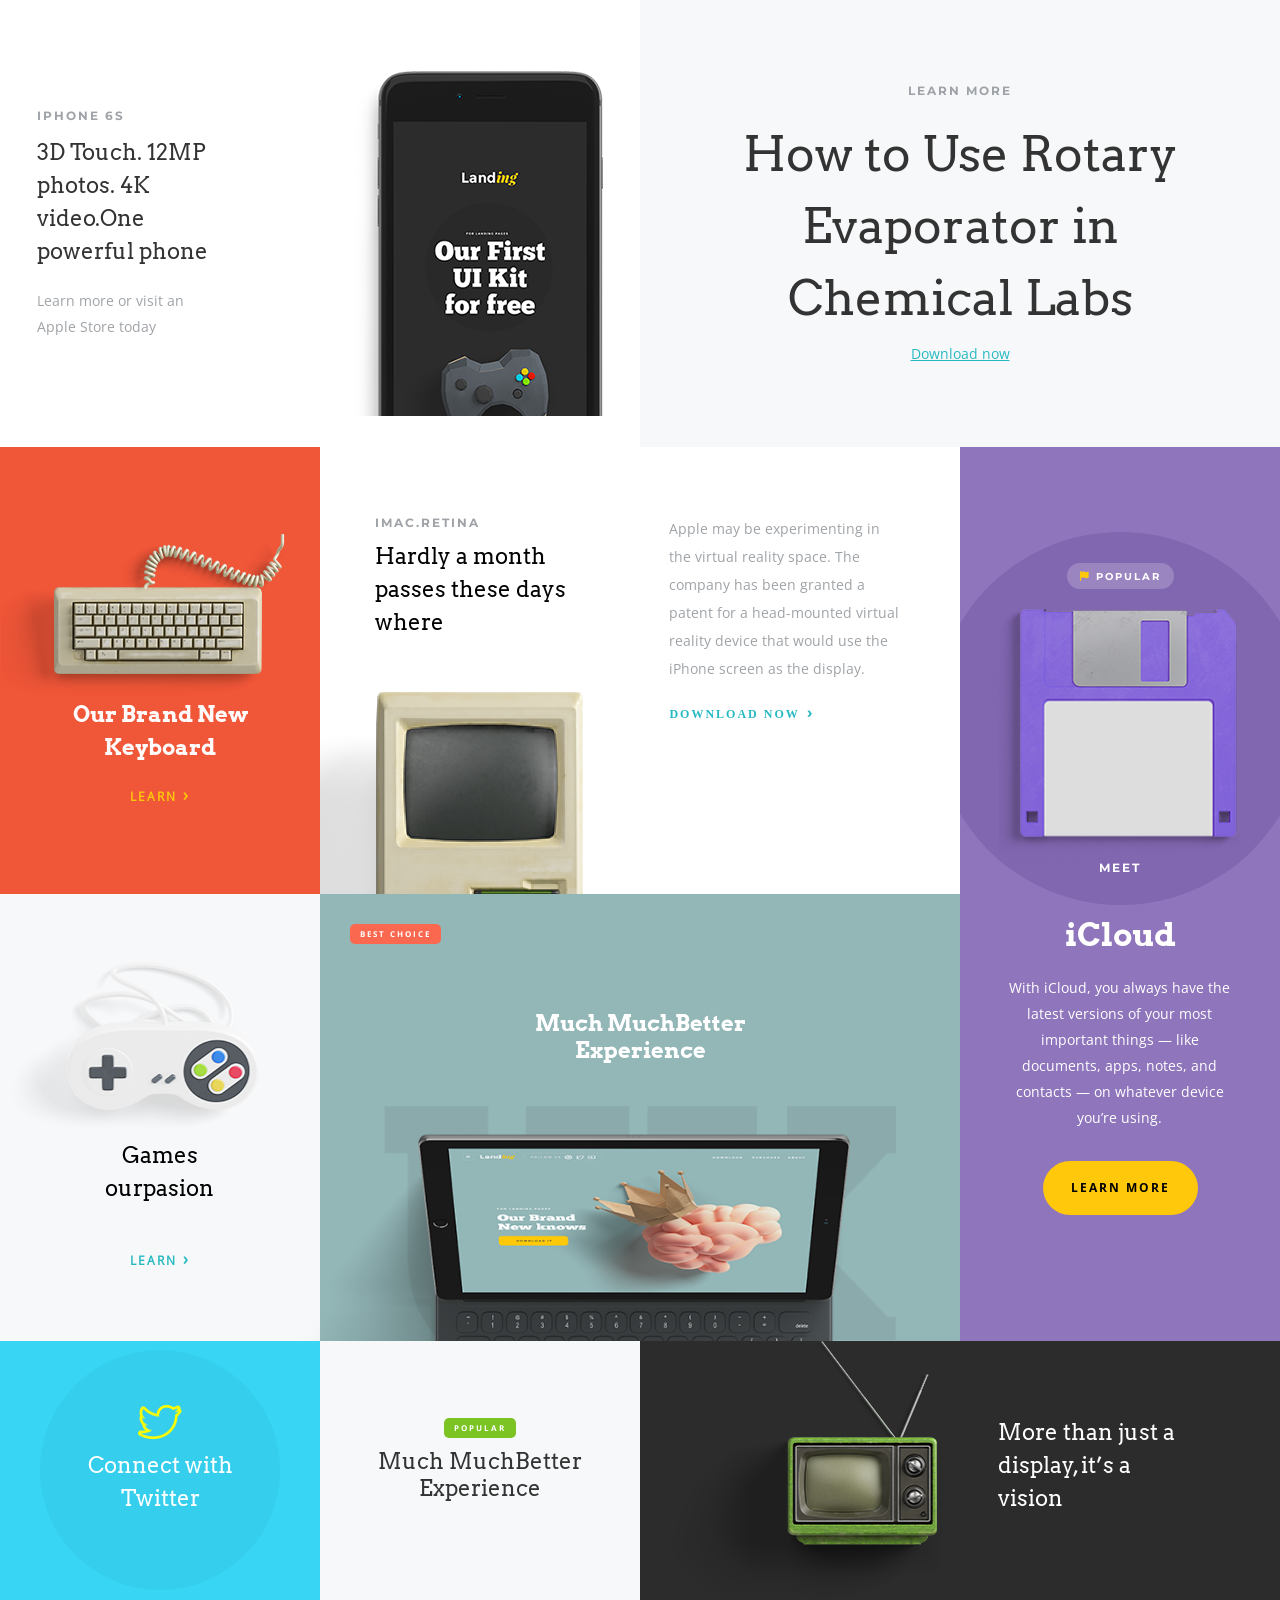
==== index.html @ 2a728283 "Initial Commit" ====
<!DOCTYPE html>
<html lang="en">
  <head>
    <!-- Site Meta Data -->
    <meta charset="UTF-8" />
    <meta name="viewport" content="width=device-width, initial-scale=1.0" />
    <!-- Site Title -->
    <title>Grid masterclass</title>
    <!-- Link Site Icon to Site Title -->
    <link rel="icon" href="./images/favicon.ico" />
    <!-- Link Site External Styles -->
    <link rel="stylesheet" href="./CSS/all.min.css" />
    <link rel="stylesheet" href="./CSS/main.css" />
    <!-- Link Media Query External Styles -->
    <link rel="stylesheet" href="./CSS/media.css" />
  </head>
  <body>
    <!-- Start of Main Section -->
    <main>
      <!-- Start of Layout Section -->
      <section class="layout">
        <!-- Start of Iphone Section -->
        <section class="iphone">
          <article class="iphone-article">
            <span>IPHONE 6S</span>
            <h1>3D Touch. 12MP photos. 4K video.One powerful phone</h1>
            <p>Learn more or visit an Apple Store today</p>
          </article>
          <figure class="iphone-image">
            <img src="./images/Iphone.png" alt="Iphone 6s" />
          </figure>
        </section>
        <!-- End of Iphone Section -->

        <!-- Start of Rotary Evaporator Section -->
        <section class="rotary-evaporator">
          <span>LEARN MORE</span>
          <h2 class="text-center">
            How to Use Rotary Evaporator in Chemical Labs
          </h2>
          <a href="index.html">Download now</a>
        </section>
        <!-- End of Rotary Evaporator Section -->

        <!-- Start of Keyboard Section -->
        <section class="keyboard">
          <figure class="keyword-image">
            <img src="./images/Keyboard.png" alt="Keyboard" />
          </figure>
          <h2 class="text-center">Our Brand New Keyboard</h2>
          <a href="index.html">LEARN<span> ›</span></a>
        </section>
        <!-- End of Keyboard Section -->

        <!-- Start of Macintosh Section -->
        <section class="macintosh">
          <header class="macintosh-header">
            <span>IMAC.RETINA</span>
            <h2>Hardly a month passes these days where</h2>
            <figure class="macintosh-image">
              <img src="./images/Macintosh.png" alt="Macintosh" />
            </figure>
          </header>
          <article class="macintosh-content">
            <p>
              Apple may be experimenting in the virtual reality space. The
              company has been granted a patent for a head-mounted virtual
              reality device that would use the iPhone screen as the display.
            </p>
            <a href="index.html">DOWNLOAD NOW<span> ›</span></a>
          </article>
        </section>
        <!-- End of Macintosh Section -->

        <!-- Start of Floppy Disk Section -->
        <section class="floppy-disk">
          <figure class="floppy-disk-image">
            <span><i class="fa-solid fa-flag"></i> POPULAR</span>
            <img src="./images/Floppy.png" alt="Floppy Disk" />
            <span>MEET</span>
          </figure>
          <article class="floppy-disk-content text-center">
            <h2>iCloud</h2>
            <p>
              With iCloud, you always have the latest versions of your most
              important things — like documents, apps, notes, and contacts — on
              whatever device you’re using.
            </p>
            <a href="index.html">LEARN MORE</a>
          </article>
        </section>
        <!-- End of Floppy Disk Section -->

        <!-- Start of Controller Section -->
        <section class="controller">
          <figure class="controller-image">
            <img src="./images/Controller.png" alt="Controller" />
            <figcaption class="text-center">Games ourpasion</figcaption>
            <a href="index.html">LEARN<span> ›</span></a>
          </figure>
        </section>
        <!-- End of Controller Section -->

        <!-- Start of Ipad Section -->
        <section class="ipad">
          <article class="ipad-content">
            <span>BEST CHOICE</span>
            <h2 class="text-center">Much MuchBetter Experience</h2>
            <figure class="ipad-image">
              <img src="./images/iPad Pro.png" alt="Ipad Pro" />
            </figure>
          </article>
        </section>
        <!-- End of Ipad Section -->

        <!-- Start of Twitter Section -->
        <section class="twitter">
          <figure class="twitter-logo text-center">
            <img src="./images/twitter.png" alt="twitter logo" />
            <figcaption>Connect with Twitter</figcaption>
          </figure>
        </section>
        <!-- End of Twitter Section -->

        <!-- Start of Popular Section -->
        <section class="popular">
          <article class="popular-content">
            <span>POPULAR </span>
            <h2 class="text-center">Much MuchBetter Experience</h2>
          </article>
        </section>
        <!-- End of Popular Section -->

        <!-- Start of Tv Section -->
        <section class="tv">
          <figure class="tv-image">
            <img src="./images/TV.png" alt="TV" />
            <figcaption>More than just a display, it’s a vision</figcaption>
          </figure>
        </section>
        <!-- End of Tv Section -->
      </section>
      <!-- End of Layout Section -->
    </main>
    <!-- End of Main Section -->
  </body>
</html>
---- CSS/main.css ----
/***************************************General Fonts***************************************/
/* Headers Fonts */
@font-face {
  font-family: "Arvo-bold";
  src: url(../webfonts/Arvo-Bold.woff) format(woff),
    url(../webfonts/Arvo-Bold.woff2) format(woff2),
    url(../webfonts/Arvo-Bold.ttf) format(ttf);
}
@font-face {
  font-family: "Arvo-regular";
  src: url(../webfonts/Arvo.woff) format(woff),
    url(../webfonts/Arvo.woff2) format(woff2),
    url(../webfonts/Arvo-Regular.ttf) format(ttf);
  font-weight: normal;
}
/* Span Font */
@font-face {
  font-family: "Mont-bold";
  src: url(../webfonts/Montserrat-Bold.woff) format(woff),
    url(../webfonts/Montserrat-Bold.woff2) format(woff2),
    url(../webfonts/Montserrat-Bold.ttf) format(ttf);
}
/* General Fonts */
@font-face {
  font-family: "OpenSans-bold";
  src: url(../webfonts/OpenSans-Bold.woff) format(woff),
    url(../webfonts/OpenSans-Bold.woff2) format(woff2),
    url(../webfonts/OpenSans-Bold.ttf) format(ttf);
}
@font-face {
  font-family: "OpenSans-Regular";
  src: url(../webfonts/OpenSans-Regular.woff) format(woff),
    url(../webfonts/OpenSans-Regular.woff2) format(woff2),
    url(../webfonts/OpenSans-Regular.ttf) format(ttf);
}
/***************************************Variables***************************************/
:root {
  --span-color: RGB(159, 163, 167);
  --span-font-size: 0.75rem;
  --paragraph-color: RGB(159, 163, 167);
  --paragraph-font-size: 0.875rem;
}
/***************************************General Styles***************************************/
*,
*::before,
*::after {
  box-sizing: border-box;
  margin: 0;
}
body {
  padding: 0;
}
h1,
h2,
h3,
h4,
h6 {
  font-family: "Arvo-regular";
  padding: 0;
}
span {
  font-family: "Mont-bold";
  font-size: var(--span-font-size);
  color: var(--span-color);
  padding: 0;
  letter-spacing: 0.125rem;
}
p {
  font-size: var(--paragraph-font-size);
  color: var(--paragraph-color);
  font-family: "OpenSans-Regular";
  padding: 0;
}
.text-center {
  text-align: center;
}
/***************************************Layout Styles***************************************/
main section.layout {
  /* background-color: tan; */
  display: grid;
  grid-template-columns: 1fr;
}
/***************************************Iphone Section Styles***************************************/
section.iphone {
  grid-row: 2 / 3;
  background-color: white;
  padding-top: 2.5rem;
  padding-inline: 4%;
  display: flex;
  flex-flow: wrap column;
  align-items: center;
  justify-content: center;
}
section.iphone article.iphone-article {
  /* background-color: brown; */
  width: 90%;
  min-width: 110.958px;
}
section.iphone article.iphone-article span {
  font-weight: 700;
  line-height: 1.25rem;
}
section.iphone article.iphone-article h1 {
  margin-block: 0.625rem 1.25rem;
  color: RGB(51, 51, 51);
  font-size: 1.375rem;
  font-weight: 400;
  line-height: 1.5;
}
section.iphone article.iphone-article p {
  align-self: flex-start;
  line-height: 1.625rem;
}
section.iphone figure.iphone-image {
  /* background-color: blue; */
  width: 90%;
  min-width: 110.958px;
}
section.iphone figure.iphone-image img {
  width: 100%;
  max-width: 249px;
  display: block;
  margin-top: 2.5rem;
  margin-inline: auto;
  transform: translateX(-10%);
}
/***************************************Rotary Evaporator Section Styles***************************************/
section.rotary-evaporator {
  grid-row: 1 / 2;
  padding-block: 3.125rem;
  background-color: rgb(247, 248, 249);
  display: flex;
  flex-flow: column wrap;
  align-items: center;
  justify-content: center;
}
section.rotary-evaporator h2 {
  margin-block: 1.25rem 0.625rem;
  color: RGB(51, 51, 51);
  font-size: 10vw;
  font-weight: 400;
  line-height: 1.5;
  max-width: 550px;
}
section.rotary-evaporator a {
  color: RGB(39, 185, 194);
  font-family: "OpenSans-Regular";
  font-size: 14px;
}
/***************************************Keyboard Section Styles***************************************/
section.keyboard {
  padding-block: 2.5rem;
  background-color: rgb(240, 86, 56);
  display: flex;
  flex-flow: wrap column;
  justify-content: center;
  align-items: center;
}
section.keyboard section.keyword-image {
  width: 100%;
}
section.keyboard figure.keyword-image img {
  width: 100%;
  max-width: 319px;
  display: block;
}
section.keyboard h2 {
  max-width: 290px;
  color: RGB(255, 251, 251);
  font-family: "Arvo-Bold";
  font-size: 1.375rem;
  line-height: 1.5;
}
section.keyboard a {
  color: RGB(255, 200, 10);
  text-decoration: none;
  font-family: "OpenSans-Regular";
  font-size: 0.75rem;
  font-weight: 700;
  letter-spacing: 0.125rem;
  margin-top: 1.25rem;
}
section.keyboard a span {
  color: RGB(255, 200, 10);
  font-family: "OpenSans-Regular";
  text-decoration: none;
  font-size: 1rem;
  font-weight: 700;
}
/***************************************Macintosh Section Styles***************************************/
section.macintosh {
  /* background-color: blueviolet; */
  grid-row: 5 / 6;
  padding: 4.25rem 3.125rem;
  padding-inline: 4%;
  display: flex;
  flex-flow: wrap column;
  align-items: center;
  justify-content: center;
  overflow: hidden;
}
section.macintosh header.macintosh-header {
  display: flex;
  flex-flow: nowrap column;
  align-items: center;
  justify-content: center;
}
section.macintosh header.macintosh-header span {
  font-weight: 700;
  align-self: flex-start;
}
section.macintosh header.macintosh-header h2 {
  font-size: 1.375rem;
  font-weight: 400;
  margin-top: 0.625rem;
  line-height: 1.5;
}
section.macintosh header.macintosh-header figure.macintosh-image {
  width: 100%;
  margin-block: 2.5rem 2.125rem;
}
section.macintosh header.macintosh-header figure.macintosh-image img {
  width: 200%;
  display: block;
  transform: translateX(-57%);
}
section.macintosh article.macintosh-content p {
  line-height: 2;
}
section.macintosh article.macintosh-content a {
  color: RGB(39, 185, 194);
  font-weight: 700;
  letter-spacing: 0.125rem;
  text-decoration: none;
  font-size: 0.75rem;
  margin-top: 1.25rem;
  display: block;
}
section.macintosh article.macintosh-content a span {
  color: RGB(39, 185, 194);
  font-weight: 700;
  text-decoration: none;
  font-size: 1rem;
}
/***************************************Floppy Disk Section Styles***************************************/
section.floppy-disk {
  grid-row: 8 / 9;
  background-color: rgb(143, 118, 188);
  padding-block: 1.875rem 4.375rem;
  padding-inline: 1.3125rem;
  display: flex;
  flex-flow: nowrap column;
  align-items: center;
  justify-content: center;
  overflow: hidden;
}
section.floppy-disk figure.floppy-disk-image {
  background-color: rgb(129, 102, 176);
  width: 373px;
  height: 373px;
  display: flex;
  flex-flow: wrap column;
  align-items: center;
  justify-content: center;
  border-radius: 50%;
}
section.floppy-disk figure.floppy-disk-image span:first-child {
  display: block;
  color: white;
  font-size: 0.625rem;
  background-color: rgba(255, 255, 255, 0.2);
  border-radius: 1rem;
  padding-block: 0.125rem 0.0625rem;
  padding-inline: 0.8125rem;
  line-height: 2.3;
}
section.floppy-disk figure.floppy-disk-image span:first-child i {
  color: rgb(255, 200, 10);
}
section.floppy-disk figure.floppy-disk-image span:last-child {
  color: white;
}
section.floppy-disk figure.floppy-disk-image img {
  width: 65%;
  display: block;
  margin-top: 1.25rem;
}
section.floppy-disk article.floppy-disk-content {
  display: flex;
  flex-flow: wrap column;
  align-items: center;
  justify-content: center;
}
section.floppy-disk article.floppy-disk-content h2 {
  color: white;
  font-size: 2rem;
  font-family: "Arvo-Bold";
  margin-block: 0.625rem 1.25rem;
}
section.floppy-disk article.floppy-disk-content p {
  width: 80%;
  color: white;
  font-size: 0.875rem;
  line-height: 1.86;
}
section.floppy-disk article.floppy-disk-content a {
  color: black;
  font-size: 0.75rem;
  text-decoration: none;
  font-family: "OpenSans-Bold";
  line-height: 2.17;
  background-color: rgb(255, 200, 10);
  margin-top: 1.875rem;
  padding: 0.875rem 1.75rem;
  letter-spacing: 0.125rem;
  border-radius: 1.75rem;
}
/***************************************Controller Section Styles***************************************/
section.controller {
  grid-row: 4 / 5;
  background-color: rgb(247, 248, 249);
  display: flex;
  flex-flow: wrap column;
  align-items: center;
  justify-content: center;
  padding-block: 1.875rem;
}
section.controller figure.controller-image {
  width: 100%;
  display: flex;
  flex-flow: wrap column;
  align-items: center;
  justify-content: center;
}
section.controller figure.controller-image img {
  width: 100%;
  display: block;
  max-width: 248px;
  transform: translateX(-10%);
}
section.controller figure.controller-image figcaption {
  margin-block: 0.625rem 1.25rem;
  font-size: 1.375rem;
  font-family: "Arvo-Regular";
  line-height: 1.5;
  width: 54%;
}
section.controller a {
  color: RGB(39, 185, 194);
  text-decoration: none;
  font-family: "OpenSans-Regular";
  font-size: 0.75rem;
  font-weight: 700;
  letter-spacing: 0.125rem;
  margin-top: 1.25rem;
  line-height: 1.75;
}
section.controller a span {
  color: RGB(39, 185, 194);
  font-family: "OpenSans-Regular";
  text-decoration: none;
  font-size: 1rem;
  font-weight: 700;
}
/***************************************Ipad Section Styles***************************************/
section.ipad {
  grid-row: 7 / 8;
  background-color: rgb(147, 182, 183);
  display: flex;
  flex-flow: wrap column;
  align-items: center;
  justify-content: center;
  padding-top: 1.875rem;
  background-image: url(../images/UX.png);
  background-repeat: no-repeat;
  background-position: center bottom;
  background-size: 80%;
}
section.ipad article.ipad-content {
  height: 100%;
  display: flex;
  flex-flow: wrap column;
  align-items: center;
  justify-content: center;
  position: relative;
}
section.ipad article.ipad-content span {
  display: block;
  padding-inline: 0.625rem;
  background-color: RGB(250, 104, 79);
  color: white;
  font-size: 0.5rem;
  font-family: "OpenSans-Bold";
  line-height: 2.5;
  border-radius: 0.3125rem;
  align-self: flex-start;
  position: relative;
  left: 1.875rem;
}
section.ipad article.ipad-content h2 {
  max-width: 280px;
  color: white;
  font-size: 1.375rem;
  font-family: "Arvo-Bold";
  padding-block: 1.9375rem;
  margin-inline: auto;
}
section.ipad article.ipad-content figure.ipad-image img {
  width: 90%;
  display: block;
  transform: translateX(-8%);
}
/***************************************Twitter Section Styles***************************************/
section.twitter {
  grid-row: 6 / 7;
  background-color: rgb(56, 213, 244);
  display: flex;
  flex-flow: wrap column;
  justify-content: center;
  align-items: center;
}
section.twitter figure.twitter-logo {
  background-color: rgb(53, 207, 237);
  display: flex;
  flex-flow: column wrap;
  justify-content: center;
  align-items: center;
  border-radius: 50%;
  padding-inline: 2.125rem;
  height: 240px;
}
section.twitter figure.twitter-logo img {
  width: 43.5px;
  height: 34px;
  display: block;
}
section.twitter figure.twitter-logo figcaption {
  color: white;
  max-width: 172px;
  font-family: "Arvo-Regular";
  font-size: 22px;
  margin-block: 0.625rem 1.25rem;
  line-height: 1.5;
}
/***************************************Popular Section Styles***************************************/
section.popular {
  background-color: rgb(247, 248, 249);
  display: flex;
  flex-flow: wrap column;
  align-items: center;
  justify-content: center;
  padding-block: 1.875rem;
}
section.popular article.popular-content {
  width: 100%;
  display: flex;
  flex-flow: wrap column;
  align-items: center;
  justify-content: center;
}
section.popular article.popular-content span {
  display: block;
  padding-inline: 0.625rem;
  background-color: rgb(123, 196, 36);
  color: white;
  font-size: 0.5rem;
  font-family: "OpenSans-Bold";
  line-height: 2.5;
  border-radius: 0.3125rem;
}
section.popular article.popular-content h2 {
  width: 70%;
  color: RGB(51, 51, 51);
  font-size: 1.375rem;
  font-family: "Arvo-Regular";
  font-weight: 400;
  margin-block: 0.625rem 1.25rem;
}
/***************************************Tv Section Styles***************************************/
section.tv {
  background-color: rgb(44, 44, 44);
  padding-bottom: 1.875rem;
  padding-inline: 5%;
}
section.tv figure.tv-image {
  display: flex;
  flex-flow: wrap column;
  justify-content: center;
  align-items: center;
}
section.tv figure.tv-image img {
  width: 100%;
  max-width: 271px;
  display: block;
  transform: translateX(-20%);
}
section.tv figure.tv-image figcaption {
  width: 34%;
  margin-block: 0.625rem 1.25rem;
  font-family: "Arvo-Regular";
  font-size: 1.375rem;
  color: white;
  transform: translateY(-45%);
  text-align: center;
  line-height: 1.5;
}
---- CSS/media.css ----
/********************************************/
/*      Mobile-First Responsive Design      */
/*         Using custom Breakpoints         */
/********************************************/

/* Extra Small Screens */
@media screen and (max-width: 480px) {
  .xs-100 {
    width: 100% !important;
  }
  .xs-50 {
    width: 50% !important;
  }
  .xs-33 {
    width: 33.3333% !important;
  }
  .xs-25 {
    width: 25% !important;
  }
  .xs-20 {
    width: 20% !important;
  }
  .xs-16 {
    width: 16.67% !important;
  }
}

/* Small Screens */
@media screen and (min-width: 480px) {
  .sm-100 {
    width: 100% !important;
  }
  .sm-50 {
    width: 50% !important;
  }
  .sm-33 {
    width: 33.3333% !important;
  }
  .sm-25 {
    width: 25% !important;
  }
  .sm-20 {
    width: 20% !important;
  }
  .sm-16 {
    width: 16.67% !important;
  }
  /* Layout */
  main section.layout {
    /* background-color: tan; */
    display: grid;
    grid-template-columns: repeat(2, 1fr);
  }
  /* Iphone Section */
  section.iphone {
    grid-column: 1 / 3;
    padding-top: 0;
    flex-flow: row nowrap;
    justify-content: space-around;
  }
  section.iphone article.iphone-article {
    width: 32%;
  }
  section.iphone figure.iphone-image {
    width: 60%;
    display: flex;
    justify-content: flex-end;
  }
  section.iphone figure.iphone-image img {
    margin-inline: 0;
    transform: translateX(0);
  }
  /* Rotary Evaporator Section */
  section.rotary-evaporator {
    grid-column: 1 / 3;
  }
  section.rotary-evaporator h2 {
    font-size: 2.1875rem;
  }
  /* Keyboard Section */
  section.keyboard {
    padding-block: 0;
  }
  /* Controller Section */
  section.controller {
    grid-column: 2 / 3;
    grid-row: 3 / 4;
  }
  /* Macintosh Section */
  section.macintosh {
    grid-column: 1 /3;
    grid-row: 4 / 5;
    flex-flow: row nowrap;
    justify-content: space-around;
    padding-bottom: 0;
  }
  section.macintosh header.macintosh-header {
    width: 40%;
  }
  section.macintosh header.macintosh-header figure.macintosh-image {
    width: 100%;
    margin-block: 1.25rem 0;
  }
  section.macintosh header.macintosh-header figure.macintosh-image img {
    width: 170%;
    transform: translateX(-65%);
  }
  section.macintosh article.macintosh-content {
    width: 40%;
    align-self: self-start;
  }
  /* Twitter Section */
  section.twitter {
    grid-column: 1 / 2;
    grid-row: 5 / 6;
  }
  /* Floppy Disk */
  section.floppy-disk {
    grid-column: 2 / 3;
    grid-row: 5 / 7;
  }
  /* Ipad Section */
  section.ipad {
    grid-column: 1 / 2;
    grid-row: 6 / 7;
  }
  section.ipad article.ipad-content h2 {
    margin-block: auto;
  }
  /* Popular Section */
  section.popular {
    grid-column: 1 / 3;
    grid-row: 7 / 8;
  }
  /* Tv Section */
  section.tv {
    grid-column: 1 / 3;
    grid-row: 8 / 9;
    padding-bottom: 0;
  }
  section.tv figure.tv-image {
    flex-flow: nowrap row;
  }
  section.tv figure.tv-image img {
    transform: translateX(-42%);
  }
  section.tv figure.tv-image figcaption {
    text-align: left;
    transform: translateY(0);
  }
}
/* Medium Screens */
@media screen and (min-width: 768px) {
  .md-100 {
    width: 100% !important;
  }
  .md-50 {
    width: 50% !important;
  }
  .md-33 {
    width: 33.3333% !important;
  }
  .md-25 {
    width: 25% !important;
  }
  .md-20 {
    width: 20% !important;
  }
  .md-16 {
    width: 16.67% !important;
  }
}
/* Large Screens */
@media screen and (min-width: 992px) {
  .lg-100 {
    width: 100% !important;
  }
  .lg-50 {
    width: 50% !important;
  }
  .lg-33 {
    width: 33.3333% !important;
  }
  .lg-25 {
    width: 25% !important;
  }
  .lg-20 {
    width: 20% !important;
  }
  .lg-16 {
    width: 16.67% !important;
  }
  /* Layout */
  main section.layout {
    /* background-color: tan; */
    display: grid;
    grid-template-columns: repeat(4, 1fr);
    grid-template-rows: repeat(3, 1fr) 0.5fr;
  }
  /* Iphone Section */
  section.iphone {
    grid-column: 1 / 3;
    grid-row: 1 / 2;
    padding-top: 0;
    flex-flow: row nowrap;
    justify-content: space-around;
  }
  section.iphone article.iphone-article {
    width: 32%;
  }
  section.iphone figure.iphone-image {
    width: 60%;
    display: flex;
    justify-content: flex-end;
  }
  section.iphone figure.iphone-image img {
    margin-inline: 0;
  }
  /* Rotary Evaporator Section */
  section.rotary-evaporator {
    grid-column: 3 / 5;
    grid-row: 1 / 2;
  }
  section.rotary-evaporator h2 {
    font-size: 3rem;
  }
  /* Keyboard Section */
  section.keyboard {
    padding-block: 0;
  }
  /* Controller Section */
  section.controller {
    grid-column: 1 / 2;
    grid-row: 3 / 4;
  }
  /* Macintosh Section */
  section.macintosh {
    grid-column: 2 /4;
    grid-row: 2 / 3;
  }
  section.macintosh header.macintosh-header figure.macintosh-image {
    width: 100%;
    margin-block: 1.25rem 0;
  }
  section.macintosh header.macintosh-header h2 {
    margin-bottom: 1.5rem;
  }
  section.macintosh header.macintosh-header figure.macintosh-image img {
    width: 245%;
    transform: translate(-64%, 9px);
  }
  /* Twitter Section */
  section.twitter {
    grid-column: 1 / 2;
    grid-row: 4 / 5;
  }
  /* Floppy Disk */
  section.floppy-disk {
    grid-column: 4 / 5;
    grid-row: 2 / 4;
  }
  /* Ipad Section */
  section.ipad {
    grid-column: 2 / 4;
    grid-row: 3 / 4;
  }
  section.ipad article.ipad-content h2 {
    margin-block: auto;
  }
  /* Popular Section */
  section.popular {
    grid-column: 2 / 3;
    grid-row: 4 / 5;
    padding: 0;
  }
  /* Tv Section */
  section.tv {
    grid-column: 3 / 5;
    grid-row: 4 / 5;
  }
  section.tv figure.tv-image {
    flex-flow: nowrap row;
  }
  section.tv figure.tv-image img {
    transform: translateX(-20%);
  }
  section.tv figure.tv-image figcaption {
    text-align: left;
  }
}
/* Extra Large Screens */
@media screen and (min-width: 1200px) {
  .xl-100 {
    width: 100% !important;
  }
  .xl-50 {
    width: 50% !important;
  }
  .xl-33 {
    width: 33.3333% !important;
  }
  .xl-25 {
    width: 25% !important;
  }
  .xl-20 {
    width: 20% !important;
  }
  .xl-16 {
    width: 16.67% !important;
  }
}
/* Double extra Large Screens */
@media screen and (min-width: 1400px) {
  .xxl-100 {
    width: 100% !important;
  }
  .xxl-50 {
    width: 50% !important;
  }
  .xxl-33 {
    width: 33.3333% !important;
  }
  .xxl-25 {
    width: 25% !important;
  }
  .xxl-20 {
    width: 20% !important;
  }
  .xxl-16 {
    width: 16.67% !important;
  }
}
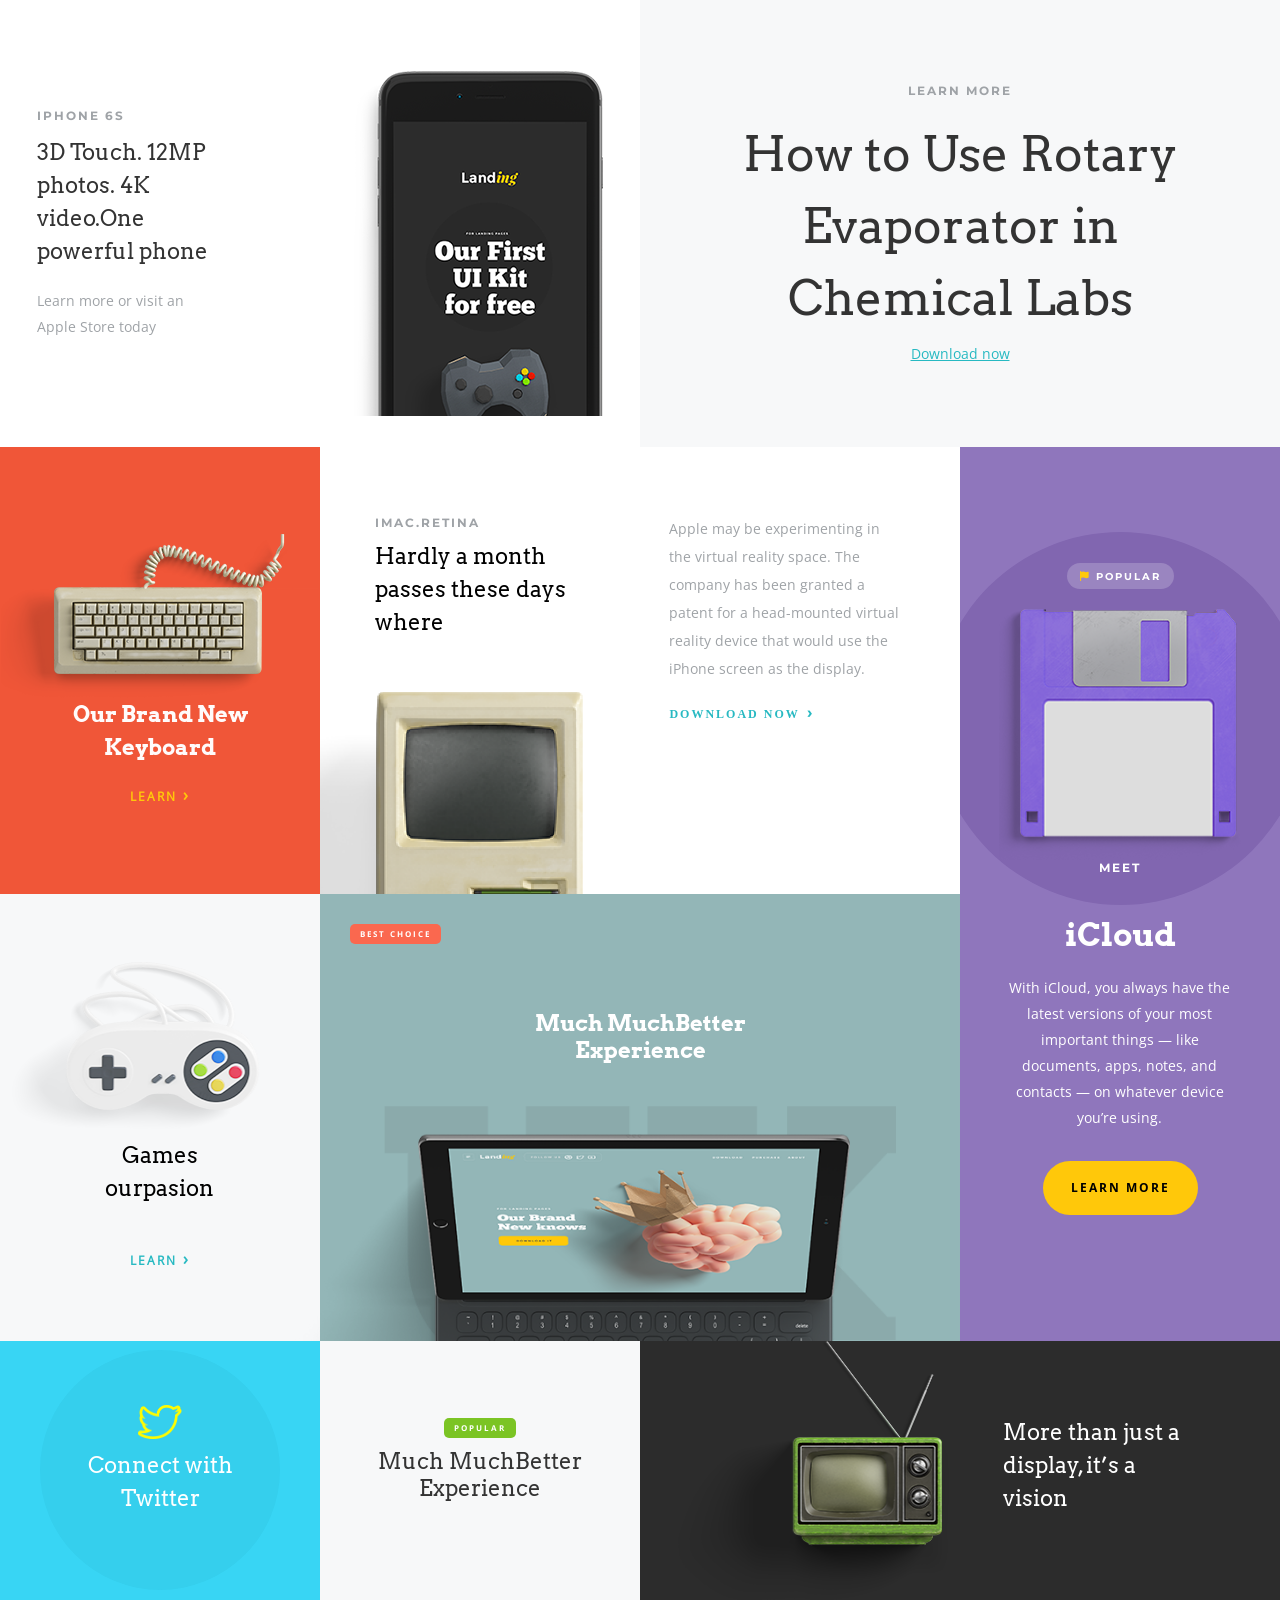
==== commit 307caf13: "Add minified files for main.css and media.css stylesheet files and link them as external styles in h" ====
--- a/index.html
+++ b/index.html
@@ -10,9 +10,9 @@
     <link rel="icon" href="./images/favicon.ico" />
     <!-- Link Site External Styles -->
     <link rel="stylesheet" href="./CSS/all.min.css" />
-    <link rel="stylesheet" href="./CSS/main.css" />
+    <link rel="stylesheet" href="./CSS/main.min.css" />
     <!-- Link Media Query External Styles -->
-    <link rel="stylesheet" href="./CSS/media.css" />
+    <link rel="stylesheet" href="./CSS/media.min.css" />
   </head>
   <body>
     <!-- Start of Main Section -->
--- a/CSS/main.min.css
+++ b/CSS/main.min.css
@@ -0,0 +1 @@
+body,p,span{padding:0}section.iphone,section.keyboard{flex-flow:wrap column;display:flex}section.keyboard a,section.keyboard a span{text-decoration:none;font-weight:700;color:#ffc80a}@font-face{font-family:Arvo-bold;src:url(../webfonts/Arvo-Bold.woff) format(woff),url(../webfonts/Arvo-Bold.woff2) format(woff2),url(../webfonts/Arvo-Bold.ttf) format(ttf)}@font-face{font-family:Arvo-regular;src:url(../webfonts/Arvo.woff) format(woff),url(../webfonts/Arvo.woff2) format(woff2),url(../webfonts/Arvo-Regular.ttf) format(ttf);font-weight:400}@font-face{font-family:Mont-bold;src:url(../webfonts/Montserrat-Bold.woff) format(woff),url(../webfonts/Montserrat-Bold.woff2) format(woff2),url(../webfonts/Montserrat-Bold.ttf) format(ttf)}@font-face{font-family:OpenSans-bold;src:url(../webfonts/OpenSans-Bold.woff) format(woff),url(../webfonts/OpenSans-Bold.woff2) format(woff2),url(../webfonts/OpenSans-Bold.ttf) format(ttf)}@font-face{font-family:OpenSans-Regular;src:url(../webfonts/OpenSans-Regular.woff) format(woff),url(../webfonts/OpenSans-Regular.woff2) format(woff2),url(../webfonts/OpenSans-Regular.ttf) format(ttf)}:root{--span-color:RGB(159, 163, 167);--span-font-size:0.75rem;--paragraph-color:RGB(159, 163, 167);--paragraph-font-size:0.875rem}*,::after,::before{box-sizing:border-box;margin:0}h1,h2,h3,h4,h6{font-family:Arvo-regular;padding:0}span{font-family:Mont-bold;font-size:var(--span-font-size);color:var(--span-color);letter-spacing:.125rem}p{font-size:var(--paragraph-font-size);color:var(--paragraph-color);font-family:OpenSans-Regular}.text-center{text-align:center}main section.layout{display:grid;grid-template-columns:1fr}section.iphone{grid-row:2/3;background-color:#fff;padding-top:2.5rem;padding-inline:4%;align-items:center;justify-content:center}section.iphone article.iphone-article,section.iphone figure.iphone-image{width:90%;min-width:110.958px}section.iphone article.iphone-article span{font-weight:700;line-height:1.25rem}section.iphone article.iphone-article h1{margin-block:0.625rem 1.25rem;color:#333;font-size:1.375rem;font-weight:400;line-height:1.5}section.iphone article.iphone-article p{align-self:flex-start;line-height:1.625rem}section.iphone figure.iphone-image img{width:100%;max-width:249px;display:block;margin-top:2.5rem;margin-inline:auto;transform:translateX(-10%)}section.rotary-evaporator{grid-row:1/2;padding-block:3.125rem;background-color:#f7f8f9;display:flex;flex-flow:column wrap;align-items:center;justify-content:center}section.rotary-evaporator h2{margin-block:1.25rem 0.625rem;color:#333;font-size:10vw;font-weight:400;line-height:1.5;max-width:550px}section.rotary-evaporator a{color:#27b9c2;font-family:OpenSans-Regular;font-size:14px}section.keyboard{padding-block:2.5rem;background-color:#f05638;justify-content:center;align-items:center}section.keyboard section.keyword-image{width:100%}section.keyboard figure.keyword-image img{width:100%;max-width:319px;display:block}section.keyboard h2{max-width:290px;color:#fffbfb;font-family:Arvo-Bold;font-size:1.375rem;line-height:1.5}section.keyboard a{font-family:OpenSans-Regular;font-size:.75rem;letter-spacing:.125rem;margin-top:1.25rem}section.keyboard a span{font-family:OpenSans-Regular;font-size:1rem}section.macintosh{grid-row:5/6;padding:4.25rem 3.125rem;padding-inline:4%;display:flex;flex-flow:wrap column;align-items:center;justify-content:center;overflow:hidden}section.macintosh header.macintosh-header{display:flex;flex-flow:nowrap column;align-items:center;justify-content:center}section.macintosh header.macintosh-header span{font-weight:700;align-self:flex-start}section.macintosh header.macintosh-header h2{font-size:1.375rem;font-weight:400;margin-top:.625rem;line-height:1.5}section.controller a,section.controller a span,section.macintosh article.macintosh-content a,section.macintosh article.macintosh-content a span{color:#27b9c2;text-decoration:none;font-weight:700}section.macintosh header.macintosh-header figure.macintosh-image{width:100%;margin-block:2.5rem 2.125rem}section.macintosh header.macintosh-header figure.macintosh-image img{width:200%;display:block;transform:translateX(-57%)}section.macintosh article.macintosh-content p{line-height:2}section.macintosh article.macintosh-content a{letter-spacing:.125rem;font-size:.75rem;margin-top:1.25rem;display:block}section.macintosh article.macintosh-content a span{font-size:1rem}section.floppy-disk{grid-row:8/9;background-color:#8f76bc;padding-block:1.875rem 4.375rem;padding-inline:1.3125rem;display:flex;flex-flow:nowrap column;align-items:center;justify-content:center;overflow:hidden}section.floppy-disk figure.floppy-disk-image{background-color:#8166b0;width:373px;height:373px;display:flex;flex-flow:wrap column;align-items:center;justify-content:center;border-radius:50%}section.floppy-disk figure.floppy-disk-image span:first-child{display:block;color:#fff;font-size:.625rem;background-color:rgba(255,255,255,.2);border-radius:1rem;padding-block:0.125rem 0.0625rem;padding-inline:0.8125rem;line-height:2.3}section.floppy-disk figure.floppy-disk-image span:first-child i{color:#ffc80a}section.floppy-disk figure.floppy-disk-image span:last-child{color:#fff}section.floppy-disk figure.floppy-disk-image img{width:65%;display:block;margin-top:1.25rem}section.floppy-disk article.floppy-disk-content{display:flex;flex-flow:wrap column;align-items:center;justify-content:center}section.floppy-disk article.floppy-disk-content h2{color:#fff;font-size:2rem;font-family:Arvo-Bold;margin-block:0.625rem 1.25rem}section.floppy-disk article.floppy-disk-content p{width:80%;color:#fff;font-size:.875rem;line-height:1.86}section.floppy-disk article.floppy-disk-content a{color:#000;font-size:.75rem;text-decoration:none;font-family:OpenSans-Bold;line-height:2.17;background-color:#ffc80a;margin-top:1.875rem;padding:.875rem 1.75rem;letter-spacing:.125rem;border-radius:1.75rem}section.controller{grid-row:4/5;background-color:#f7f8f9;display:flex;flex-flow:wrap column;align-items:center;justify-content:center;padding-block:1.875rem}section.controller figure.controller-image,section.popular article.popular-content{width:100%;display:flex;flex-flow:wrap column;align-items:center;justify-content:center}section.controller figure.controller-image img{width:100%;display:block;max-width:248px;transform:translateX(-10%)}section.controller figure.controller-image figcaption{margin-block:0.625rem 1.25rem;font-size:1.375rem;font-family:Arvo-Regular;line-height:1.5;width:54%}section.controller a{font-family:OpenSans-Regular;font-size:.75rem;letter-spacing:.125rem;margin-top:1.25rem;line-height:1.75}section.controller a span{font-family:OpenSans-Regular;font-size:1rem}section.ipad{grid-row:7/8;background-color:#93b6b7;display:flex;flex-flow:wrap column;align-items:center;justify-content:center;padding-top:1.875rem;background-image:url(../images/UX.png);background-repeat:no-repeat;background-position:center bottom;background-size:80%}section.ipad article.ipad-content{height:100%;display:flex;flex-flow:wrap column;align-items:center;justify-content:center;position:relative}section.popular,section.twitter{flex-flow:wrap column;display:flex}section.ipad article.ipad-content span{display:block;padding-inline:0.625rem;background-color:#fa684f;color:#fff;font-size:.5rem;font-family:OpenSans-Bold;line-height:2.5;border-radius:.3125rem;align-self:flex-start;position:relative;left:1.875rem}section.ipad article.ipad-content h2{max-width:280px;color:#fff;font-size:1.375rem;font-family:Arvo-Bold;padding-block:1.9375rem;margin-inline:auto}section.ipad article.ipad-content figure.ipad-image img{width:90%;display:block;transform:translateX(-8%)}section.twitter{grid-row:6/7;background-color:#38d5f4;justify-content:center;align-items:center}section.twitter figure.twitter-logo{background-color:#35cfed;display:flex;flex-flow:column wrap;justify-content:center;align-items:center;border-radius:50%;padding-inline:2.125rem;height:240px}section.twitter figure.twitter-logo img{width:43.5px;height:34px;display:block}section.twitter figure.twitter-logo figcaption{color:#fff;max-width:172px;font-family:Arvo-Regular;font-size:22px;margin-block:0.625rem 1.25rem;line-height:1.5}section.popular{background-color:#f7f8f9;align-items:center;justify-content:center;padding-block:1.875rem}section.popular article.popular-content span{display:block;padding-inline:0.625rem;background-color:#7bc424;color:#fff;font-size:.5rem;font-family:OpenSans-Bold;line-height:2.5;border-radius:.3125rem}section.popular article.popular-content h2{width:70%;color:#333;font-size:1.375rem;font-family:Arvo-Regular;font-weight:400;margin-block:0.625rem 1.25rem}section.tv{background-color:#2c2c2c;padding-bottom:1.875rem;padding-inline:5%}section.tv figure.tv-image{display:flex;flex-flow:wrap column;justify-content:center;align-items:center}section.tv figure.tv-image img{width:100%;max-width:271px;display:block;transform:translateX(-20%)}section.tv figure.tv-image figcaption{margin-block:0.625rem 1.25rem;font-family:Arvo-Regular;font-size:1.375rem;color:#fff;transform:translateY(-45%);text-align:center;line-height:1.5}
--- a/CSS/media.min.css
+++ b/CSS/media.min.css
@@ -0,0 +1 @@
+@media screen and (max-width:480px){.xs-100{width:100%!important}.xs-50{width:50%!important}.xs-33{width:33.3333%!important}.xs-25{width:25%!important}.xs-20{width:20%!important}.xs-16{width:16.67%!important}}@media screen and (min-width:480px){section.iphone,section.rotary-evaporator{grid-column:1/3}.sm-100{width:100%!important}.sm-50{width:50%!important}.sm-33{width:33.3333%!important}.sm-25{width:25%!important}.sm-20{width:20%!important}.sm-16{width:16.67%!important}main section.layout{display:grid;grid-template-columns:repeat(2,1fr)}section.iphone{padding-top:0;flex-flow:row nowrap;justify-content:space-around}section.iphone article.iphone-article{width:32%}section.iphone figure.iphone-image{width:60%;display:flex;justify-content:flex-end}section.iphone figure.iphone-image img{margin-inline:0;transform:translateX(0)}section.rotary-evaporator h2{font-size:2.1875rem}section.keyboard{padding-block:0}section.controller{grid-column:2/3;grid-row:3/4}section.macintosh{grid-column:1/3;grid-row:4/5;flex-flow:row nowrap;justify-content:space-around;padding-bottom:0}section.macintosh header.macintosh-header{width:40%}section.macintosh header.macintosh-header figure.macintosh-image{width:100%;margin-block:1.25rem 0}section.macintosh header.macintosh-header figure.macintosh-image img{width:170%;transform:translateX(-65%)}section.macintosh article.macintosh-content{width:40%;align-self:self-start}section.twitter{grid-column:1/2;grid-row:5/6}section.floppy-disk{grid-column:2/3;grid-row:5/7}section.ipad{grid-column:1/2;grid-row:6/7}section.ipad article.ipad-content h2{margin-block:auto}section.popular{grid-column:1/3;grid-row:7/8}section.tv{grid-column:1/3;grid-row:8/9;padding-bottom:0}section.tv figure.tv-image{flex-flow:nowrap row}section.tv figure.tv-image img{transform:translateX(-42%)}section.tv figure.tv-image figcaption{text-align:left;width:32%;transform:translateY(0)}}@media screen and (min-width:768px){.md-100{width:100%!important}.md-50{width:50%!important}.md-33{width:33.3333%!important}.md-25{width:25%!important}.md-20{width:20%!important}.md-16{width:16.67%!important}}@media screen and (min-width:992px){.lg-100{width:100%!important}.lg-50{width:50%!important}.lg-33{width:33.3333%!important}.lg-25{width:25%!important}.lg-20{width:20%!important}.lg-16{width:16.67%!important}main section.layout{display:grid;grid-template-columns:repeat(4,1fr);grid-template-rows:repeat(3,1fr) 0.5fr}section.iphone{grid-column:1/3;grid-row:1/2;padding-top:0;flex-flow:row nowrap;justify-content:space-around}section.iphone article.iphone-article{width:32%}section.iphone figure.iphone-image{width:60%;display:flex;justify-content:flex-end}section.iphone figure.iphone-image img{margin-inline:0}section.rotary-evaporator{grid-column:3/5;grid-row:1/2}section.rotary-evaporator h2{font-size:3rem}section.keyboard{padding-block:0}section.controller{grid-column:1/2;grid-row:3/4}section.macintosh{grid-column:2/4;grid-row:2/3}section.macintosh header.macintosh-header figure.macintosh-image{width:100%;margin-block:1.25rem 0}section.macintosh header.macintosh-header h2{margin-bottom:1.5rem}section.macintosh header.macintosh-header figure.macintosh-image img{width:245%;transform:translate(-64%,9px)}section.twitter{grid-column:1/2;grid-row:4/5}section.floppy-disk{grid-column:4/5;grid-row:2/4}section.ipad{grid-column:2/4;grid-row:3/4}section.ipad article.ipad-content h2{margin-block:auto}section.popular{grid-column:2/3;grid-row:4/5;padding:0}section.tv{grid-column:3/5;grid-row:4/5}section.tv figure.tv-image{flex-flow:nowrap row}section.tv figure.tv-image img{transform:translateX(-20%)}section.tv figure.tv-image figcaption{text-align:left}}@media screen and (min-width:1200px){.xl-100{width:100%!important}.xl-50{width:50%!important}.xl-33{width:33.3333%!important}.xl-25{width:25%!important}.xl-20{width:20%!important}.xl-16{width:16.67%!important}}@media screen and (min-width:1400px){.xxl-100{width:100%!important}.xxl-50{width:50%!important}.xxl-33{width:33.3333%!important}.xxl-25{width:25%!important}.xxl-20{width:20%!important}.xxl-16{width:16.67%!important}}
